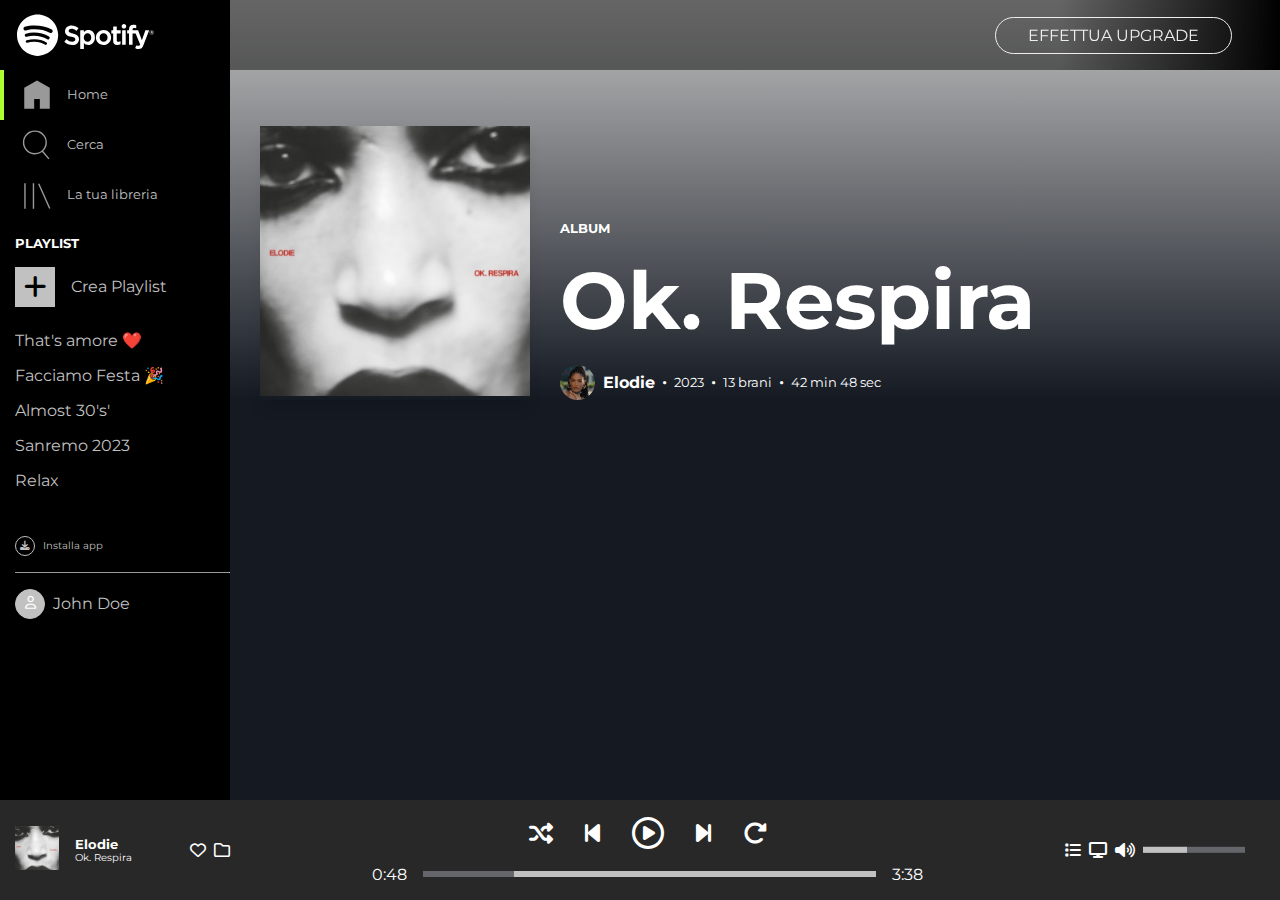
==== album.html @ c3e163ec "setting album page (accessible from a link on the playbar)" ====
<!DOCTYPE html>
<html lang="en">

<head>
    <meta charset="UTF-8">
    <meta http-equiv="X-UA-Compatible" content="IE=edge">
    <meta name="viewport" content="width=device-width, initial-scale=1.0">
    <link rel="shortcut icon" href="./img/favicon.ico" type="image/x-icon">
    <link rel="preconnect" href="https://fonts.googleapis.com">
    <link rel="preconnect" href="https://fonts.gstatic.com" crossorigin>
    <link href="https://fonts.googleapis.com/css2?family=Montserrat:wght@400;600;900&display=swap" rel="stylesheet">
    <link rel="stylesheet" href="https://cdnjs.cloudflare.com/ajax/libs/font-awesome/6.3.0/css/all.min.css">
    <link rel="stylesheet" href="./css/utilities.css">
    <link rel="stylesheet" href="./css/master.css">
    <title>Spotify</title>
</head>

<body>
    <!-- header -->
    <header class="flex justify-end align-center">
        <a href="">effettua upgrade</a>
    </header>
    <!-- main -->
    <main class="bg-quite-dark">
        <div class="flex row w-full h-screen">


            <!-- sidebar -->
            <div id="sidebar" class="bg-dark">
                <div>
                    <!-- logo -->
                    <div id="logoContainer" class="flex align-center">
                        <img class="w-70 xs-hidden" src="./img/logo.svg" alt="logo">
                        <!-- on screen smaller then 575px the logo change -->
                        <img class="xs-visible hidden" src="./img/logo-small.svg" alt="logo">
                    </div>

                    <!-- sidebar navbar -->
                    <nav>
                        <ul>
                            <li>
                                <div class="flex align-center">
                                    <img aria-hidden="true" src="./img/home.svg" alt="home">
                                    <a class="xs-hidden" href="./index.html">Home</a>
                                </div>
                            </li>
                            <li>
                                <div class="flex align-center">
                                    <img aria-hidden="true" src="./img/search.svg" alt="search">
                                    <a class="xs-hidden" href="./index.html">Cerca</a>
                                </div>
                            </li>
                            <li>
                                <div class="flex align-center">
                                    <img aria-hidden="true" src="./img/libreria.svg" alt="library">
                                    <a class="xs-hidden" href="./index.html">La tua libreria</a>
                                </div>
                            </li>
                        </ul>
                    </nav>

                    <!-- sidebar playlist -->
                    <div class="container mt-1 xs-hidden playlist">
                        <h2 class="uppercase">playlist</h2>
                        <div class="flex align-center mt-1">
                            <i class="fa-solid fa-plus bg-grey text-dark flex align-center justify-center addIcon"></i>
                            <p class="text-grey">Crea Playlist</p>
                        </div>
                        <ul class="mt-1">
                            <li>That's amore ❤️</li>
                            <li>Facciamo Festa 🎉</li>
                            <li>Almost 30's'</li>
                            <li>Sanremo 2023</li>
                            <li>Relax</li>
                        </ul>
                    </div>
                </div>
                <!-- sidebar footer -->
                <div class="container sidebarFooter">
                    <div class="flex align-center text-grey download hover-white">
                        <i class="fa-solid fa-download flex align-center justify-center"></i>
                        <p class="xs-hidden">Installa app</p>
                    </div>
                    <hr class="mt-1 mb-1">
                    <div class="flex align-center mb-1">
                        <i class="fa-regular fa-user flex align-center justify-center"></i>
                        <p class="text-grey hover-white xs-hidden">John Doe</p>
                    </div>
                </div>
            </div>

            <!-- album page -->

            <div id="headerAlbum">
                <div class="container">
                    <div class="row flex">
                        <div class="col">
                            <div class="albumContainer">
                                <img src="./img/elodie-album.jpeg" alt="ok respira">
                            </div>
                        </div>
                        <div class="col flex flex-col">
                            <span>ALBUM</span>
                            <h1>Ok. Respira</h1>
                            <div class="flex align-center gap-05">
                                <img class="rounded-full w-5" src="./img/elodie_foto.png" alt="elodie">
                                <p class="">Elodie</p>
                                <i class="fa-solid fa-circle"></i>
                                <small>2023</small>
                                <i class="fa-solid fa-circle"></i>
                                <small>13 brani</small>
                                <i class="fa-solid fa-circle"></i>
                                <small>42 min 48 sec</small>
                            </div>
                        </div>
                    </div>
                </div>
            </div>

            <!-- songs list -->
            <div id="songsList">
                
            </div>




        </div>
    </main>
    <!-- playbar -->
    <footer id="playBar" class="fixed w-full bg-dark-grey container">
        <div class="flex align-center justify-between w-full h-full">
            <!-- song info -->
            <div class="w-230">
                <div class="flex align-center justify-between">
                    <!-- album and name info -->
                    <div class="flex align-center">
                        <a class="w-25 mr-1 pointer" href="./album.html">
                            <img class="pointer" src="./img/elodie-album.jpeg" alt="elodie-ok-respira">
                        </a>
                        <div>
                            <h4 class="font-sm">Elodie</h4>
                            <p class="font-xs">Ok. Respira</p>
                        </div>
                    </div>
                    <!-- like button -->
                    <div class="flex wrap gap-05">
                        <i class="fa-regular fa-heart pointer hover-accent xxs-hidden"></i>
                        <i class="fa-regular fa-folder pointer hover-accent xxs-hidden"></i>
                    </div>
                </div>
            </div>

            <!-- music controls -->
            <div class="controlsAndProgress">

                <!-- play stop next -->
                <div class="flex justify-center align-center gap-2 font-md controls">
                    <i class="fa-solid fa-shuffle pointer hover-scale hover-accent xxs-hidden"></i>
                    <i class="fa-solid fa-backward-step pointer hover-scale hover-accent xxs-hidden"></i>
                    <i class="fa-regular fa-circle-play font-lg hover-scale hover-accent pointer"></i>
                    <i class="fa-solid fa-forward-step hover-scale hover-accent pointer"></i>
                    <i class="fa-solid fa-rotate-right hover-scale hover-accent pointer xxs-hidden"></i>
                </div>
                <!-- track update -->
                <div class="flex justify-center align-center mt-1">
                    <span class="xxs-hidden">0:48</span>
                    <div aria-hidden="true" id="trackProgress" class="relative xxs-hidden">
                        <div class="absolute"></div>
                        <div class="progressHover"></div>
                        <div class="absolute progress"></div>
                    </div>
                    <span class="xxs-hidden">3:38</span>
                </div>

            </div>


            <!-- volume and streaming -->
            <div class="w-230 flex align-center justify-center">
                <!-- icons -->
                <div class="flex gap-05">
                    <i class="fa-solid fa-list hover-accent hover-scale pointer xxs-hidden"></i>
                    <i class="fa-solid fa-display hover-accent hover-scale pointer xxs-hidden"></i>
                    <i class="fa-solid fa-volume-high hover-accent hover-scale pointer"></i>
                </div>
                <!-- volume bar -->

                <div aria-hidden="true" id="volumeBar" class="relative w-70 xs-hidden pointer">
                    <div class="available absolute w-70 pointer"></div>
                    <div class="actual absolute pointer"></div>
                    <div class="point absolute hidden pointer"></div>
                </div>

            </div>

        </div>

        <div aria-hidden="true" id="trackProgress" class="xxs-visible">
            <div class="absolute"></div>
            <div class="progressHover"></div>
            <div class="absolute progress"></div>
        </div>
    </footer>

</body>

</html>
---- css/utilities.css ----
/* reset css */

*,
*::before,
*::after {
    margin: 0;
    padding: 0;
    box-sizing: border-box;
    -webkit-box-sizing: border-box;
}

html:focus-within {
    scroll-behavior: smooth;
}

body {
    min-height: 100vh;
    text-rendering: optimizeSpeed;
    font-family: 'Montserrat', sans-serif;
    color: white;
}

img,
picture,
video,
canvas,
svg {
    max-width: 100%;
    block-size: auto;
}

a {
    text-decoration: none;
    color: inherit;
}

ol,
ul {
    list-style: none;
}

input,
button,
textarea,
select {
    font: inherit;
    border: none;
}

/* utilities */

:root {
    /* Color styles */
    --dark: #000000;
    --quite-dark: #141922;
    --dark-grey: #282828;
    --grey: #C1C1C1;
    --accent: #ADFF2F;
}

/* containers */

.container {
    max-width: 100%;
    margin: 0 auto;
    padding: 0 0 0 15px;
}

.row {
    padding: 0 -15px;
}

.col {
    padding: 0 15px;
    min-width: 180px;
    width: calc(100% / 6);
}

.w-full {
    width: 100%;
}

.h-screen {
    height: 100vh;
}
.h-full{
    height: 100%;
}
.w-70{
    width: 70%;
}
.w-25{
    width: 25%;
}



/* flex */
.flex {
    display: flex;
}
.flex-col {
    flex-direction: column;
}
.justify-center {
    justify-content: center;
}
.justify-between {
    justify-content: space-between;
}
.justify-end {
    justify-content: flex-end;
}
.align-center {
    align-items: center;
}
.align-self-end{
    align-self: flex-end;
}
.justify-self-end{
    justify-self: flex-end;
}

/* border radius */
.rounded {
    border-radius: 10px;
}
.rounded-full {
    border-radius: 100%;
}
/* positionts */
.fixed {
    position: fixed;
}
.relative {
    position: relative;
}
.absolute {
    position: absolute;
}

/* margin and padding */
.p-0 {
    padding: 0;
}
.p-1 {
    padding: 1rem;
}
.p-2 {
    padding: 2rem;
}
.pt-1 {
    padding-top: 1rem;
}
.pb-1 {
    padding-bottom: 1rem;
}
.mt-1 {
    margin-top: 1rem;
}
.mt-2 {
    margin-top: 2rem;
}
.mb-1 {
    margin-bottom: 1rem;
}
.mx-auto {
    margin: 0 auto;
}
.mr-05{
    margin-right: .5rem;
}
.mr-1{
    margin-right: 1rem;
}
.gap-05{
    gap: 0.5rem;
}
.gap-1 {
    gap: 1rem;
}
.gap-2 {
    gap: 2rem;
}

/* colors */
.bg-dark{
    background-color: var(--dark);
}
.bg-dark-grey{
    background-color: var(--dark-grey);
}
.bg-quite-dark{
    background-color: var(--quite-dark);
}
.bg-grey{
    background-color: var(--grey);
}
.text-dark{
    color: var(--dark);
}
.accent{
    color: var(--accent);
}
.hidden{
    display: none;
}

/* text */
.uppercase{
    text-transform: uppercase;
}
.text-center{
    text-align: center;
}
.text-grey{
    color: var(--grey);
}
.hover-white:hover{
    filter: brightness(1.5);
    cursor: pointer;
}
.hover-scale:hover{
    transform: scale(1.3);
}
.hover-accent:hover{
    color: var(--accent);
}
.pointer:hover{
    cursor: pointer;
}
.font-xs{
    font-size: .6rem;
}
.font-sm{
    font-size: .8rem;
}
.font-md{
    font-size: 1.5rem;
}
.font-lg{
    font-size: 2rem;
    transition: all .3s;
}
---- css/master.css ----
:root {
    /* Color styles */
    --dark: #000000;
    --quite-dark: #141922;
    --dark-grey: #282828;
    --grey: #C1C1C1;
    --accent: #ADFF2F;
}


header {
    position: fixed;
    width: calc(100% - 230px);
    top: 0;
    left: 230px;
    height: 70px;
    background-color: var(--dark);
    z-index: 1000;
}

header a {
    margin-right: 3rem;
    text-transform: uppercase;
    border: 1px solid #eee;
    color: #eee;
    padding: .5rem 2rem;
    border-radius: 2rem;
    cursor: pointer;
    transition: all .2s;
}

header a:hover {
    transform: scale(1.1);
    filter: brightness(1.5);
}

/* main */
main {
    overflow: hidden;
}

/* sidebar */
#logoContainer {
    height: 70px;
    padding: 0 1rem;
}

#sidebar {
    min-width: 230px;
    width: 230px;
    min-height: calc(100% - 100px);
    height: calc(100% - 100px);
    transition: all .3s;
}


#sidebar nav ul li {
    border-left: 4px solid transparent;
}

#sidebar nav ul li:first-child {
    border-left: 4px solid var(--accent);
}

#sidebar nav ul li img {
    width: 15%;
    margin: 0 0 0 1rem;
    filter: brightness(.6);
}

#sidebar nav ul li {
    padding: .5rem 0;
    font-size: .8rem;
}

#sidebar nav ul li a {
    margin-left: .8rem;
    color: var(--grey);
}

#sidebar nav ul li:hover {
    border-left: 4px solid var(--accent);
}

#sidebar nav ul li:hover a,
#sidebar nav ul li:hover img,
.playlist .flex:hover,
.playlist ul li:hover {
    filter: brightness(1.5);
    cursor: pointer;
}

#sidebar h2 {
    font-size: .8rem;
}

.addIcon {
    font-size: 1.6rem;
    width: 40px;
    height: 40px;
    margin-right: 1rem;
}

#sidebar .playlist{
    
    overflow: hidden;
    height: 300px;
}
.playlist ul{
    display: block;
    overflow: auto;
    height: 300px;
}

.playlist ul li {
    color: var(--grey);
    padding: .5rem 0;
}

#sidebar hr {
    border-bottom: 0;
}

.sidebarFooter {
    width: 100%;
}

.sidebarFooter i {
    margin-right: .5rem;
}

.sidebarFooter i {
    width: 30px;
    height: 30px;
    border: 1px solid var(--grey);
    border-radius: 50%;
    font-size: .8rem;
    background-color: var(--grey);
}

.sidebarFooter div.download {
    font-size: .6rem;
}

.sidebarFooter div.download i {
    width: 20px;
    height: 20px;
    font-size: .6rem;
    background-color: transparent;
}


/* main content */
#content {
    width: calc(100% - 230px);
    overflow-y: auto;
    min-height: calc(100% - 100px);
    height: calc(100% - 100px);
    padding-top: 70px;
    padding-bottom: 100px;
}
#recently .row{
    padding-right: -15px;
}

/* navbar */
#content nav ul {
    flex-wrap: wrap;
}

#content nav ul li {
    font-size: .8rem;
}

#content nav ul li:hover span {
    display: block;
    width: 30px;
    height: 2px;
    padding: 0 1rem;
    border-bottom: 2px solid var(--accent);
    position: absolute;
    bottom: -5px;
    left: 50%;
    transform: translate(-50%, -50%);
}





/* recently */
#recently h4 {
    padding-bottom: .5rem;
}

#recently div.row,
#created div.row,
#mostPlayed div.row {
    flex-wrap: wrap;
}

.hover-img:hover::after {
    content: '\f144';
    font-family: 'Font Awesome 5 Free';
    font-weight: 900;
    position: absolute;
    width: 100%;
    height: 100%;
    top: 50%;
    left: 50%;
    transform: translate(-50%, -50%);
    display: flex;
    align-items: center;
    justify-content: center;
    font-size: 4rem;
    color: white;
    background-color: #0008;
}

.hover-img-round:after{
    border-radius: 50%;
}

/* playbar */
#playBar {
    height: 100px;
    bottom: 0;
}

.w-230 {
    width: 215px;
}

.controlsAndProgress {
    flex-basis: 65%;
}

#trackProgress {
    width: 55%;
    background-color: var(--grey);
    padding: .2rem 0;
    margin: 0 1rem;
    cursor: pointer;
    transition: all .3s;
}

#trackProgress .progress {
    width: 20%;
    background-color: #64666b;
    padding: .2rem 0;
    top: 0;
    cursor: pointer;
    transition: all .3s;
}

#trackProgress:hover div:first-child {
    width: 20%;
    background-color: var(--accent);
    padding: .2rem 0;
    top: 0;
    cursor: pointer;
    transition: all .3s;
}

#trackProgress:hover .progress {
    display: none;
    transition: all .3s;
}

#trackProgress:hover div.progressHover {
    width: 20px;
    height: 20px;
    position: absolute;
    background-color: white;
    border-radius: 50%;
    top: 0;
    left: 20%;
    transform: translate(-50%, -30%);
    cursor: pointer;
}


#volumeBar div {
    padding: .2rem 0;
    margin: 0 .5rem;
    top: 0;
    left: 0;
    transform: translate(0, -50%);
    background-color: #64666b;
}

#volumeBar .actual {
    width: 30%;
    padding: .2rem 0;
    margin: 0 .5rem;
    top: 0;
    left: 0;
    transform: translate(0, -50%);
    background-color: var(--grey);
}

#volumeBar .point {
    width: 20px;
    height: 20px;
    border-radius: 50%;
    top: 0;
    left: 30%;
    transform: translate(0, -50%);
    background-color: white;
}

#volumeBar:hover .point {
    display: block;
}

#volumeBar:hover .actual {
    background-color: var(--accent);
}

.xxs-visible{
    display: none;
}

/* album page */
#headerAlbum{
    padding-top: 100px ;
    height: 400px;
    width: 100%;
    background: linear-gradient(var(--grey), var(--quite-dark));
}
#headerAlbum .container{
    height: 100%;
}
#headerAlbum .row{
    height: 100%;
}
.albumContainer{
    box-shadow: 0px 10px 15px -3px rgba(0,0,0,0.1);  
}
#headerAlbum .col:first-child{
    width: 300px;
    display: flex;
    align-items: end;
}
#headerAlbum .col:last-child{
    width: calc(100% - 300px);
    justify-content: flex-end;
}
h1{
    font-size: 5rem;
    padding: 1rem 0;
}
#headerAlbum span{
    font-size: .8rem;
    font-weight: bold;
}
.w-5{
    width: 5%;
}
#headerAlbum p {
    font-weight: bold;
}
#headerAlbum i{
    font-size: .2rem;
}


@media screen and (max-width: 575px) {
    header {
        width: calc(100% - 50px);
        top: 0;
        left: 50px;
    }

    header a {
        font-size: .8rem;
    }

    .xs-hidden {
        display: none;
    }

    .xs-visible {
        display: block;
    }

    #logoContainer {
        padding: 0 .5rem;
    }

    #sidebar {
        max-width: 50px;
        min-height: calc(100% - 100px);
        height: calc(100% - 100px);
    }

    #content {
        max-width: calc(100% - 50px);
        width: calc(100% - 50px);
    }

    #sidebar nav ul li img {
        width: 100%;
        margin: 0;
        padding: .4rem;
    }

    .sidebarFooter i {
        margin-right: 0;
    }

    .sidebarFooter i {
        width: 20px;
        height: 20px;
        border: 1px solid var(--grey);
        border-radius: 50%;
        font-size: .6rem;
        background-color: var(--grey);
    }

    .sidebarFooter div.download {
        font-size: .6rem;
    }

    .sidebarFooter div.download i {
        width: 20px;
        height: 20px;
        font-size: .6rem;
        background-color: transparent;
    }

    /* main content */
    /* recently */
    .col {
        width: calc(100% / 2);
        margin-top: 1rem;
    }


    /* playbar */
    .wrap {
        flex-wrap: wrap;
    }

    .controlsAndProgress {
        padding: 0 .5rem;
    }

    .pr-05 {
        padding-right: 0.5rem;
    }
    .xxs-visible{
        display: none;
    }
    #sidebar{
        min-width: 50px;
    }

}

@media screen and (min-width: 992px){
    header{
        background: linear-gradient(90deg, rgba(10, 10, 10, 0.5) 79%, rgba(0, 0, 0, 1) 100%);
    }
}

@media screen and (max-height: 150px ) {
    header{
        opacity: 0;
    }
}

@media screen and (max-width: 500px){
    #sidebar{
        min-width: 50px;
    }
    .xxs-hidden{
        display: none;
    }
    .xxs-visible{
        display: block;
    }
    #trackProgress{
        margin-left: -15px;
        margin-bottom: 15px;
        position: fixed;
        bottom: 0;
        width: 100%;
    }
}
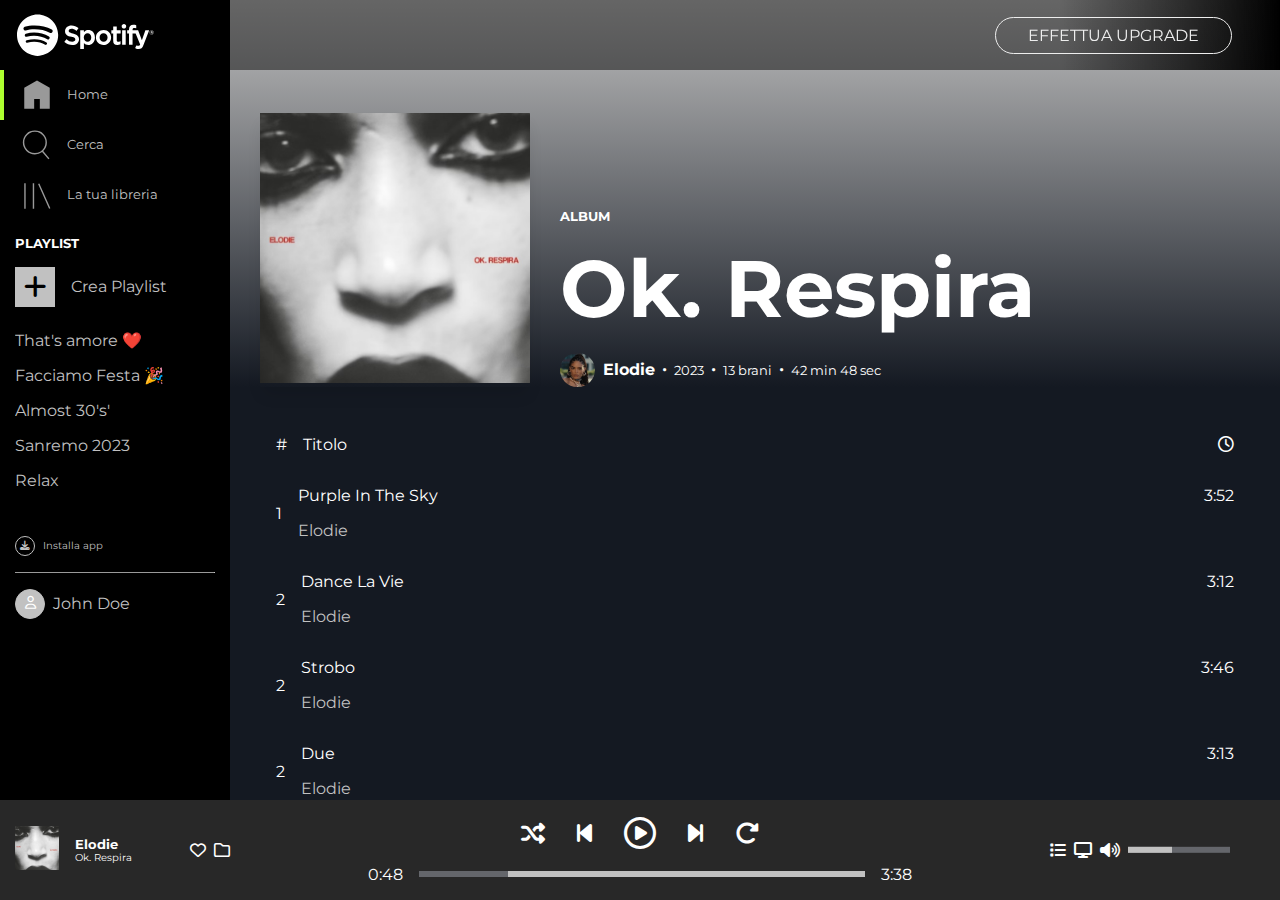
==== commit 86d8a2c5: "album page" ====
--- a/album.html
+++ b/album.html
@@ -90,7 +90,9 @@
             </div>
 
             <!-- album page -->
-
+            <div id="albumPage" class="flex flex-col">
+
+            
             <div id="headerAlbum">
                 <div class="container">
                     <div class="row flex">
@@ -118,10 +120,85 @@
             </div>
 
             <!-- songs list -->
-            <div id="songsList">
-                
-            </div>
-
+            <div id="listHeader" class="container mt-2">
+                <div class="row">
+                    <div class="col">
+                        <div id="songsList flex flex-col">
+                            <div class="flex p-1 justify-between">
+                                <div class="flex gap-1">
+                                    <span>#</span>
+                                    <span>Titolo</span>
+                                </div>
+                                <span><i class="fa-regular fa-clock"></i></span>
+                            </div>
+
+                            <div class="flex p-1 justify-between">
+                                <div class="flex align-center  gap-1">
+                                    <span>1</span>
+                                    <div class="flex flex-col">
+                                        <span class="mb-1 capitalize">Purple In The Sky</span>
+                                        <span class="text-gray">Elodie</span>
+                                    </div>
+                                    
+                                </div>
+                                <span>3:52</span>
+                            </div>
+
+                            <div class="flex p-1 justify-between">
+                                <div class="flex align-center  gap-1">
+                                    <span>2</span>
+                                    <div class="flex flex-col">
+                                        <span class="mb-1 capitalize">dance la vie</span>
+                                        <span class="text-gray">Elodie</span>
+                                    </div>
+                                    
+                                </div>
+                                <span>3:12</span>
+                            </div>
+
+                            <div class="flex p-1 justify-between">
+                                <div class="flex align-center  gap-1">
+                                    <span>2</span>
+                                    <div class="flex flex-col">
+                                        <span class="mb-1 capitalize">strobo</span>
+                                        <span class="text-gray">Elodie</span>
+                                    </div>
+                                    
+                                </div>
+                                <span>3:46</span>
+                            </div>
+
+                            <div class="flex p-1 justify-between">
+                                <div class="flex align-center  gap-1">
+                                    <span>2</span>
+                                    <div class="flex flex-col">
+                                        <span class="mb-1 capitalize">due</span>
+                                        <span class="text-gray">Elodie</span>
+                                    </div>
+                                    
+                                </div>
+                                <span>3:13</span>
+                            </div>
+
+                            <div class="flex p-1 justify-between">
+                                <div class="flex align-center  gap-1">
+                                    <span>2</span>
+                                    <div class="flex flex-col">
+                                        <span class="mb-1 capitalize">ok. respira</span>
+                                        <span class="text-gray">Elodie</span>
+                                    </div>
+                                    
+                                </div>
+                                <span>2.41</span>
+                            </div>
+                        </div>
+                    </div>
+                </div>
+            </div>
+
+
+
+        </div>
 
 
 
--- a/css/utilities.css
+++ b/css/utilities.css
@@ -63,7 +63,7 @@
 .container {
     max-width: 100%;
     margin: 0 auto;
-    padding: 0 0 0 15px;
+    padding: 0 15px 0 15px;
 }
 
 .row {
@@ -210,8 +210,14 @@
 .uppercase{
     text-transform: uppercase;
 }
+.text-gray{
+    color: var(--grey);
+}
 .text-center{
     text-align: center;
+}
+.capitalize{
+    text-transform: capitalize;
 }
 .text-grey{
     color: var(--grey);
@@ -242,3 +248,6 @@
     font-size: 2rem;
     transition: all .3s;
 }
+.text-bold{
+    font-weight: bold;
+}
--- a/css/master.css
+++ b/css/master.css
@@ -322,10 +322,15 @@
 }
 
 /* album page */
+#albumPage{
+    overflow-y: auto;
+    position: relative;
+}
 #headerAlbum{
     padding-top: 100px ;
     height: 400px;
     width: 100%;
+    
     background: linear-gradient(var(--grey), var(--quite-dark));
 }
 #headerAlbum .container{
@@ -364,6 +369,14 @@
     font-size: .2rem;
 }
 
+#listHeader, #listHeader .row, #listHeader .container{
+    width: 100%;
+}
+
+#listHeader .col:first-child{
+    width: 100%;
+   
+}
 
 @media screen and (max-width: 575px) {
     header {
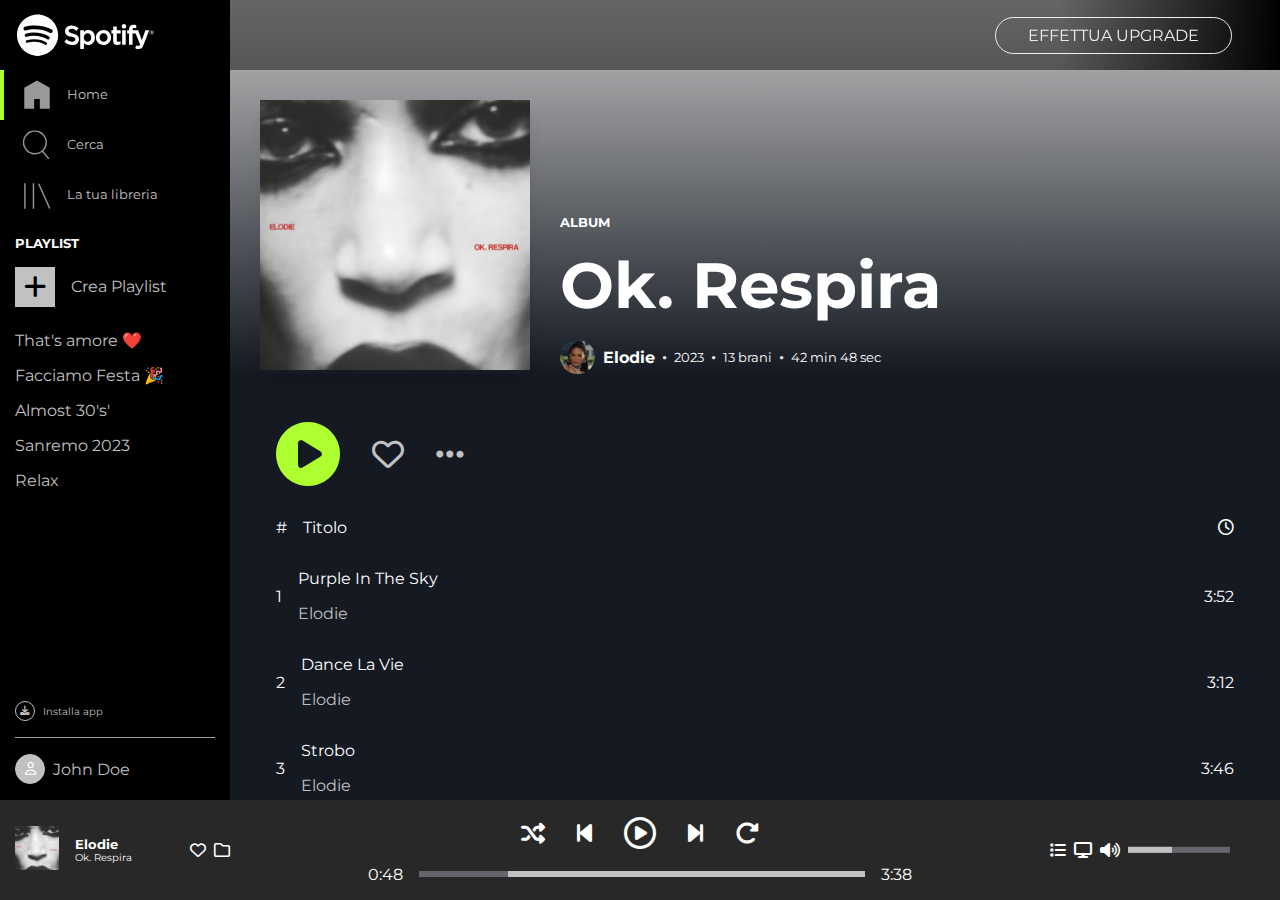
==== commit 6a07a36d: "completed album page" ====
--- a/album.html
+++ b/album.html
@@ -101,7 +101,7 @@
                                 <img src="./img/elodie-album.jpeg" alt="ok respira">
                             </div>
                         </div>
-                        <div class="col flex flex-col">
+                        <div class="albumInfo col flex flex-col">
                             <span>ALBUM</span>
                             <h1>Ok. Respira</h1>
                             <div class="flex align-center gap-05">
@@ -123,6 +123,15 @@
             <div id="listHeader" class="container mt-2">
                 <div class="row">
                     <div class="col">
+                        <div class="playAlbum p-1 flex align-center gap-2">
+                            <i class="fa-solid fa-circle-play"></i>
+                            <i class="fa-regular fa-heart text-gray"></i>
+                            <i class="fa-solid fa-ellipsis text-gray"></i>
+                        </div>
+                    </div>
+                </div>
+                <div class="row">
+                    <div class="col">
                         <div id="songsList flex flex-col">
                             <div class="flex p-1 justify-between">
                                 <div class="flex gap-1">
@@ -132,7 +141,7 @@
                                 <span><i class="fa-regular fa-clock"></i></span>
                             </div>
 
-                            <div class="flex p-1 justify-between">
+                            <div class="flex p-1 justify-between align-center">
                                 <div class="flex align-center  gap-1">
                                     <span>1</span>
                                     <div class="flex flex-col">
@@ -144,7 +153,7 @@
                                 <span>3:52</span>
                             </div>
 
-                            <div class="flex p-1 justify-between">
+                            <div class="flex p-1 justify-between align-center">
                                 <div class="flex align-center  gap-1">
                                     <span>2</span>
                                     <div class="flex flex-col">
@@ -156,9 +165,9 @@
                                 <span>3:12</span>
                             </div>
 
-                            <div class="flex p-1 justify-between">
-                                <div class="flex align-center  gap-1">
-                                    <span>2</span>
+                            <div class="flex p-1 justify-between align-center">
+                                <div class="flex align-center  gap-1">
+                                    <span>3</span>
                                     <div class="flex flex-col">
                                         <span class="mb-1 capitalize">strobo</span>
                                         <span class="text-gray">Elodie</span>
@@ -168,9 +177,9 @@
                                 <span>3:46</span>
                             </div>
 
-                            <div class="flex p-1 justify-between">
-                                <div class="flex align-center  gap-1">
-                                    <span>2</span>
+                            <div class="flex p-1 justify-between align-center">
+                                <div class="flex align-center  gap-1">
+                                    <span>4</span>
                                     <div class="flex flex-col">
                                         <span class="mb-1 capitalize">due</span>
                                         <span class="text-gray">Elodie</span>
@@ -180,23 +189,126 @@
                                 <span>3:13</span>
                             </div>
 
-                            <div class="flex p-1 justify-between">
-                                <div class="flex align-center  gap-1">
-                                    <span>2</span>
+                            <div class="flex p-1 justify-between align-center">
+                                <div class="flex align-center  gap-1">
+                                    <span>5</span>
                                     <div class="flex flex-col">
                                         <span class="mb-1 capitalize">ok. respira</span>
                                         <span class="text-gray">Elodie</span>
                                     </div>
                                     
                                 </div>
-                                <span>2.41</span>
-                            </div>
-                        </div>
-                    </div>
-                </div>
-            </div>
-
-
+                                <span>2:41</span>
+                            </div>
+
+                            <div class="flex p-1 justify-between align-center">
+                                <div class="flex align-center  gap-1">
+                                    <span>6</span>
+                                    <div class="flex flex-col">
+                                        <span class="mb-1 capitalize">mai pi&ugrave;</span>
+                                        <span class="text-gray">Elodie</span>
+                                    </div>
+                                    
+                                </div>
+                                <span>3:09</span>
+                            </div>
+
+                            <div class="flex p-1 justify-between align-center">
+                                <div class="flex align-center  gap-1">
+                                    <span>7</span>
+                                    <div class="flex flex-col">
+                                        <span class="mb-1 capitalize">bagno a mezzanotte</span>
+                                        <span class="text-gray">Elodie</span>
+                                    </div>
+                                    
+                                </div>
+                                <span>2:58</span>
+                            </div>
+
+                            <div class="flex p-1 justify-between align-center">
+                                <div class="flex align-center  gap-1">
+                                    <span>8</span>
+                                    <div class="flex flex-col">
+                                        <span class="mb-1 capitalize">boy boy boy</span>
+                                        <span class="text-gray">Elodie</span>
+                                    </div>
+                                    
+                                </div>
+                                <span>2:09</span>
+                            </div>
+
+                            <div class="flex p-1 justify-between align-center">
+                                <div class="flex align-center  gap-1">
+                                    <span>9</span>
+                                    <div class="flex flex-col">
+                                        <span class="mb-1 capitalize">tribale</span>
+                                        <span class="text-gray">Elodie</span>
+                                    </div>
+                                    
+                                </div>
+                                <span>2:42</span>
+                            </div>
+
+                            <div class="flex p-1 justify-between align-center">
+                                <div class="flex align-center  gap-1">
+                                    <span>10</span>
+                                    <div class="flex flex-col">
+                                        <span class="mb-1 capitalize">Apocalisse</span>
+                                        <span class="text-gray">Elodie</span>
+                                    </div>
+                                    
+                                </div>
+                                <span>3:48</span>
+                            </div>
+
+                            <div class="flex p-1 justify-between align-center">
+                                <div class="flex align-center  gap-1">
+                                    <span>11</span>
+                                    <div class="flex flex-col">
+                                        <span class="mb-1 capitalize">Vertigine</span>
+                                        <span class="text-gray">Elodie</span>
+                                    </div>
+                                    
+                                </div>
+                                <span>3:37</span>
+                            </div>
+
+                            <div class="flex p-1 justify-between align-center">
+                                <div class="flex align-center  gap-1">
+                                    <span>12</span>
+                                    <div class="flex flex-col">
+                                        <span class="mb-1 capitalize">una come cento</span>
+                                        <span class="text-gray">Elodie</span>
+                                    </div>
+                                    
+                                </div>
+                                <span>3:13</span>
+                            </div>
+
+                            <div class="flex p-1 justify-between align-center pb-1 mb-1">
+                                <div class="flex align-center  gap-1">
+                                    <span>13</span>
+                                    <div class="flex flex-col">
+                                        <span class="mb-1 capitalize">proiettili (ti mangio il cuore) (con Joan Thiele)</span>
+                                        <span class="text-gray">Elodie, Joan Thiele</span>
+                                    </div>
+                                    
+                                </div>
+                                <span>4:22</span>
+                            </div>
+
+                            <div class="p-1">
+                                <small class="text-gray">9 febbraio 2023</small>
+                                <br>
+                                <small  class="text-gray">&copy; 2023 Double Trouble Club Srl, under exclusive license to Universal Music Utalia Srl</small>
+                            </div>
+                            
+
+                        </div>
+                    </div>
+                </div>
+                
+            </div>
 
         </div>
 
--- a/css/master.css
+++ b/css/master.css
@@ -51,6 +51,9 @@
     min-height: calc(100% - 100px);
     height: calc(100% - 100px);
     transition: all .3s;
+    display: flex;
+        flex-direction: column;
+        justify-content: space-between;
 }
 
 
@@ -116,6 +119,8 @@
     color: var(--grey);
     padding: .5rem 0;
 }
+
+
 
 #sidebar hr {
     border-bottom: 0;
@@ -323,8 +328,15 @@
 
 /* album page */
 #albumPage{
+    width: 100%;
+    height: calc(100vh - 100px);
     overflow-y: auto;
     position: relative;
+}
+#albumPage div.flex.p-1.justify-between:not(:first-child):hover{
+    background-color: var(--dark-grey);
+    cursor: pointer;
+    border-radius: 10px;
 }
 #headerAlbum{
     padding-top: 100px ;
@@ -352,7 +364,7 @@
     justify-content: flex-end;
 }
 h1{
-    font-size: 5rem;
+    font-size: 5vw;
     padding: 1rem 0;
 }
 #headerAlbum span{
@@ -377,6 +389,29 @@
     width: 100%;
    
 }
+.playAlbum{
+    
+}
+
+.playAlbum i{
+    font-size: 2rem;
+    cursor: pointer;
+    transition: all .3s;
+}
+
+.playAlbum i:first-child{
+    font-size: 4rem;
+    color: var(--accent);
+    
+}
+.playAlbum i:first-child:hover{
+    transform: scale(1.06);
+   
+}
+.playAlbum i:not(:first-child):hover{
+    filter: brightness(1.3);
+}
+
 
 @media screen and (max-width: 575px) {
     header {
@@ -469,6 +504,34 @@
         min-width: 50px;
     }
 
+    #headerAlbum{
+        margin-bottom: 6rem;
+    }
+
+    #headerAlbum .row:first-child{
+        flex-direction: column;
+        align-items: center;
+    }
+    h1{
+        width: 100%;
+    }
+
+    #headerAlbum .albumInfo{
+        width: 100%;
+        flex-direction: column;
+    }
+    #headerAlbum .albumInfo {
+        min-width: 100%;
+        text-align: center;
+    }
+    .albumInfo div{
+       display: flex;
+       justify-content: center;
+    }
+    .playAlbum{
+        justify-content: center;
+    }
+
 }
 
 @media screen and (min-width: 992px){
